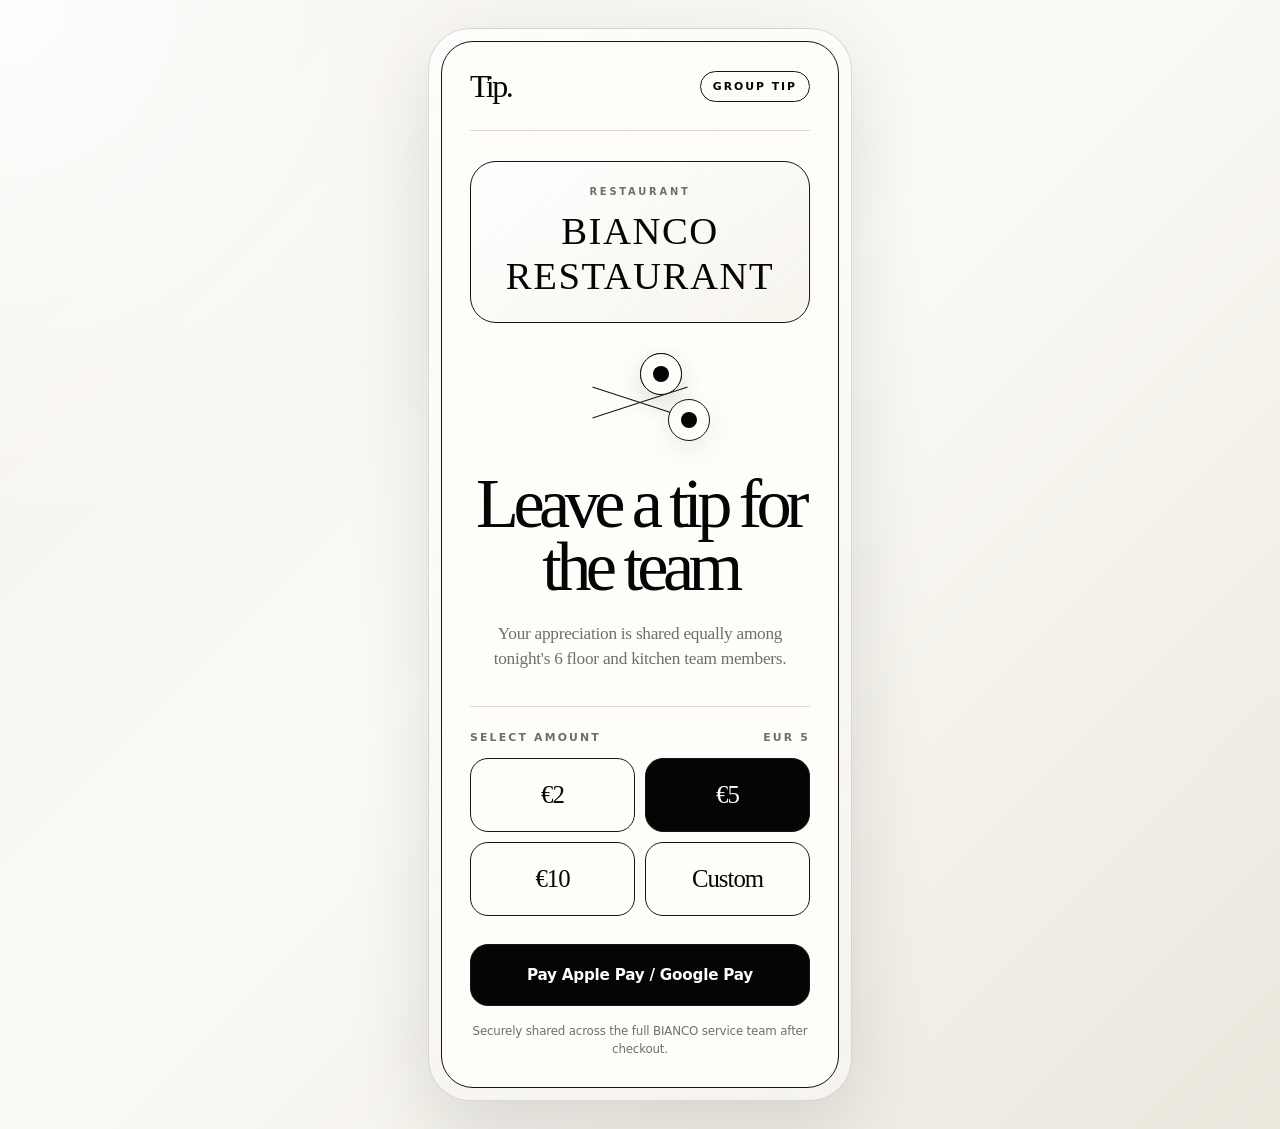
==== group-tipping.html @ fdd0f95b "Add group tipping page demo Co-authored-by: mel123987 <mel123987@users.noreply.github.com>" ====
<!DOCTYPE html>
<html lang="en">
<head>
  <meta charset="UTF-8">
  <meta name="viewport" content="width=device-width, initial-scale=1.0">
  <title>Tip. | BIANCO Restaurant Group Tipping</title>
  <style>
    :root {
      --ink: #050505;
      --muted: #6f6f68;
      --soft: #f8f7f3;
      --paper: #fffdfa;
      --line: #dedbd2;
      --line-dark: #141414;
      --shadow: 0 28px 80px rgba(8, 8, 8, 0.12);
    }

    * {
      box-sizing: border-box;
    }

    body {
      min-height: 100vh;
      margin: 0;
      display: grid;
      place-items: center;
      background:
        radial-gradient(circle at top left, rgba(255, 255, 255, 0.92), transparent 34rem),
        linear-gradient(135deg, #f4f1eb 0%, #fbfaf6 46%, #ece7dd 100%);
      color: var(--ink);
      font-family: Inter, ui-sans-serif, system-ui, -apple-system, BlinkMacSystemFont, "Segoe UI", sans-serif;
      letter-spacing: -0.01em;
      padding: 28px 16px;
    }

    .phone-shell {
      width: min(100%, 424px);
      padding: 12px;
      border: 1px solid rgba(5, 5, 5, 0.14);
      border-radius: 42px;
      background: linear-gradient(145deg, rgba(255, 255, 255, 0.74), rgba(246, 244, 238, 0.86));
      box-shadow: var(--shadow);
    }

    .app-window {
      position: relative;
      overflow: hidden;
      min-height: 760px;
      border: 1px solid var(--line-dark);
      border-radius: 32px;
      background: var(--paper);
      isolation: isolate;
    }

    .app-window::before {
      content: "";
      position: absolute;
      inset: 0;
      pointer-events: none;
      background:
        linear-gradient(rgba(5, 5, 5, 0.035) 1px, transparent 1px),
        linear-gradient(90deg, rgba(5, 5, 5, 0.025) 1px, transparent 1px);
      background-size: 100% 92px, 92px 100%;
      mask-image: linear-gradient(to bottom, rgba(0, 0, 0, 0.55), transparent 62%);
      z-index: -1;
    }

    .screen-track {
      width: 200%;
      min-height: inherit;
      display: flex;
      transform: translateX(0);
      transition: transform 720ms cubic-bezier(0.22, 1, 0.36, 1);
    }

    .app-window.is-complete .screen-track {
      transform: translateX(-50%);
    }

    .screen {
      width: 50%;
      min-height: inherit;
      padding: 28px;
      display: flex;
      flex-direction: column;
    }

    .brand-bar {
      display: flex;
      align-items: center;
      justify-content: space-between;
      gap: 18px;
      padding-bottom: 28px;
      border-bottom: 1px solid var(--line);
    }

    .brand {
      font-family: Georgia, "Times New Roman", serif;
      font-size: 2rem;
      font-weight: 500;
      letter-spacing: -0.08em;
      line-height: 1;
    }

    .service-tag {
      padding: 8px 12px;
      border: 1px solid var(--line-dark);
      border-radius: 999px;
      font-size: 0.68rem;
      font-weight: 700;
      letter-spacing: 0.18em;
      text-transform: uppercase;
    }

    .restaurant-card {
      margin-top: 30px;
      display: grid;
      place-items: center;
      text-align: center;
    }

    .restaurant-slot {
      width: 100%;
      min-height: 154px;
      display: grid;
      place-items: center;
      border: 1px solid var(--line-dark);
      border-radius: 26px;
      background:
        linear-gradient(145deg, rgba(255, 255, 255, 0.9), rgba(246, 243, 236, 0.86)),
        repeating-linear-gradient(135deg, rgba(5, 5, 5, 0.06) 0, rgba(5, 5, 5, 0.06) 1px, transparent 1px, transparent 13px);
      box-shadow: inset 0 0 0 1px rgba(255, 255, 255, 0.72);
    }

    .restaurant-name {
      display: inline-flex;
      flex-direction: column;
      align-items: center;
      gap: 11px;
      padding: 24px;
    }

    .restaurant-name span:first-child {
      font-size: 0.62rem;
      font-weight: 800;
      letter-spacing: 0.28em;
      text-transform: uppercase;
      color: var(--muted);
    }

    .restaurant-name span:last-child {
      font-family: Georgia, "Times New Roman", serif;
      font-size: clamp(1.72rem, 7vw, 2.42rem);
      font-weight: 500;
      letter-spacing: 0.04em;
      text-transform: uppercase;
    }

    .team-graphic {
      position: relative;
      width: 156px;
      height: 94px;
      margin: 30px auto 25px;
    }

    .team-node {
      position: absolute;
      width: 42px;
      height: 42px;
      border: 1px solid var(--line-dark);
      border-radius: 50%;
      background: var(--paper);
      box-shadow: 0 9px 26px rgba(5, 5, 5, 0.07);
    }

    .team-node::after {
      content: "";
      position: absolute;
      inset: 12px;
      border-radius: inherit;
      background: var(--ink);
    }

    .team-node:nth-child(1) {
      left: 57px;
      top: 0;
    }

    .team-node:nth-child(2) {
      left: 8px;
      top: 46px;
    }

    .team-node:nth-child(3) {
      right: 8px;
      top: 46px;
    }

    .team-line {
      position: absolute;
      left: 28px;
      right: 28px;
      top: 49px;
      height: 1px;
      background: var(--line-dark);
      transform: rotate(-18deg);
      transform-origin: center;
    }

    .team-line:nth-of-type(2) {
      transform: rotate(18deg);
    }

    h1 {
      margin: 0;
      font-family: Georgia, "Times New Roman", serif;
      font-size: clamp(2.7rem, 12vw, 4.4rem);
      font-weight: 500;
      line-height: 0.9;
      letter-spacing: -0.08em;
      text-align: center;
    }

    .subtitle {
      max-width: 318px;
      margin: 22px auto 0;
      color: var(--muted);
      font-family: Georgia, "Times New Roman", serif;
      font-size: 1.08rem;
      line-height: 1.48;
      text-align: center;
      letter-spacing: -0.015em;
    }

    .tip-panel {
      margin-top: 34px;
      padding-top: 24px;
      border-top: 1px solid var(--line);
    }

    .section-label {
      display: flex;
      justify-content: space-between;
      align-items: baseline;
      gap: 12px;
      margin-bottom: 14px;
      color: var(--muted);
      font-size: 0.68rem;
      font-weight: 800;
      letter-spacing: 0.2em;
      text-transform: uppercase;
    }

    .amount-grid {
      display: grid;
      grid-template-columns: repeat(2, minmax(0, 1fr));
      gap: 10px;
    }

    .amount-button,
    .pay-button,
    .return-button {
      appearance: none;
      border: 1px solid var(--line-dark);
      border-radius: 18px;
      cursor: pointer;
      font: inherit;
      transition: transform 180ms ease, background 180ms ease, color 180ms ease, border-color 180ms ease;
    }

    .amount-button {
      min-height: 74px;
      background: transparent;
      color: var(--ink);
      font-family: Georgia, "Times New Roman", serif;
      font-size: 1.55rem;
      letter-spacing: -0.04em;
    }

    .amount-button:hover,
    .amount-button:focus-visible {
      transform: translateY(-2px);
      outline: none;
    }

    .amount-button.is-selected {
      background: var(--ink);
      color: var(--paper);
    }

    .custom-wrap {
      display: grid;
      grid-template-columns: auto 1fr;
      align-items: center;
      gap: 8px;
      margin-top: 10px;
      padding: 0 18px;
      height: 0;
      overflow: hidden;
      border: 0 solid var(--line);
      border-radius: 18px;
      background: var(--soft);
      opacity: 0;
      transition: height 220ms ease, padding 220ms ease, opacity 220ms ease, border-width 220ms ease;
    }

    .custom-wrap.is-open {
      height: 58px;
      padding: 0 18px;
      border-width: 1px;
      opacity: 1;
    }

    .custom-wrap span {
      font-family: Georgia, "Times New Roman", serif;
      font-size: 1.28rem;
    }

    .custom-wrap input {
      width: 100%;
      border: 0;
      outline: 0;
      background: transparent;
      color: var(--ink);
      font: 600 1rem/1 Inter, ui-sans-serif, system-ui, sans-serif;
    }

    .pay-button {
      width: 100%;
      min-height: 62px;
      margin-top: 18px;
      display: flex;
      align-items: center;
      justify-content: center;
      gap: 8px;
      background: var(--ink);
      color: var(--paper);
      font-size: 0.95rem;
      font-weight: 800;
      letter-spacing: -0.015em;
    }

    .pay-button:hover,
    .pay-button:focus-visible,
    .return-button:hover,
    .return-button:focus-visible {
      transform: translateY(-2px);
      outline: none;
    }

    .pay-button.is-processing {
      pointer-events: none;
      color: rgba(255, 253, 250, 0.62);
    }

    .fine-print {
      margin: 16px 0 0;
      color: var(--muted);
      font-size: 0.74rem;
      line-height: 1.55;
      text-align: center;
    }

    .success-screen {
      align-items: center;
      justify-content: center;
      text-align: center;
    }

    .success-mark {
      width: 112px;
      height: 112px;
      display: grid;
      place-items: center;
      border: 1px solid var(--line-dark);
      border-radius: 50%;
      background: var(--paper);
      box-shadow: inset 0 0 0 12px var(--soft);
    }

    .success-mark svg {
      width: 44px;
      height: 44px;
      stroke: var(--ink);
      stroke-width: 1.7;
      fill: none;
      stroke-linecap: round;
      stroke-linejoin: round;
    }

    .success-title {
      max-width: 320px;
      margin: 34px auto 0;
      font-family: Georgia, "Times New Roman", serif;
      font-size: clamp(2.45rem, 10vw, 3.9rem);
      font-weight: 500;
      line-height: 0.94;
      letter-spacing: -0.075em;
    }

    .success-copy {
      max-width: 286px;
      margin: 22px auto 0;
      color: var(--muted);
      font-family: Georgia, "Times New Roman", serif;
      font-size: 1.08rem;
      line-height: 1.5;
    }

    .receipt {
      width: 100%;
      margin-top: 34px;
      padding: 18px;
      border: 1px solid var(--line);
      border-radius: 22px;
      background: rgba(248, 247, 243, 0.72);
    }

    .receipt-row {
      display: flex;
      justify-content: space-between;
      gap: 18px;
      color: var(--muted);
      font-size: 0.78rem;
      font-weight: 700;
      letter-spacing: 0.12em;
      text-transform: uppercase;
    }

    .receipt-row + .receipt-row {
      margin-top: 12px;
    }

    .receipt-row strong {
      color: var(--ink);
      font-weight: 800;
      letter-spacing: 0.04em;
    }

    .return-button {
      margin-top: 24px;
      padding: 16px 22px;
      background: transparent;
      color: var(--ink);
      font-size: 0.78rem;
      font-weight: 800;
      letter-spacing: 0.16em;
      text-transform: uppercase;
    }

    @media (max-width: 420px) {
      body {
        padding: 10px;
      }

      .phone-shell {
        padding: 8px;
        border-radius: 34px;
      }

      .app-window {
        min-height: 724px;
        border-radius: 27px;
      }

      .screen {
        padding: 23px;
      }
    }
  </style>
</head>
<body>
  <main class="phone-shell" aria-label="Tip. group tipping demo">
    <div class="app-window" id="appWindow">
      <div class="screen-track">
        <section class="screen tipping-screen" aria-labelledby="pageTitle">
          <header class="brand-bar">
            <div class="brand" aria-label="Tip.">Tip.</div>
            <div class="service-tag">Group Tip</div>
          </header>

          <div class="restaurant-card">
            <div class="restaurant-slot" aria-label="Restaurant placeholder for BIANCO RESTAURANT">
              <div class="restaurant-name">
                <span>Restaurant</span>
                <span>BIANCO RESTAURANT</span>
              </div>
            </div>

            <div class="team-graphic" aria-hidden="true">
              <span class="team-line"></span>
              <span class="team-line"></span>
              <span class="team-node"></span>
              <span class="team-node"></span>
              <span class="team-node"></span>
            </div>
          </div>

          <h1 id="pageTitle">Leave a tip for the team</h1>
          <p class="subtitle">Your appreciation is shared equally among tonight's 6 floor and kitchen team members.</p>

          <form class="tip-panel" id="tipForm">
            <div class="section-label">
              <span>Select amount</span>
              <span id="selectedAmountLabel">EUR 5</span>
            </div>

            <div class="amount-grid" role="group" aria-label="Tip amount">
              <button class="amount-button" type="button" data-amount="2" aria-pressed="false">€2</button>
              <button class="amount-button is-selected" type="button" data-amount="5" aria-pressed="true">€5</button>
              <button class="amount-button" type="button" data-amount="10" aria-pressed="false">€10</button>
              <button class="amount-button" type="button" data-custom="true" aria-pressed="false">Custom</button>
            </div>

            <label class="custom-wrap" id="customWrap">
              <span>€</span>
              <input id="customAmount" type="number" min="1" step="1" inputmode="numeric" placeholder="Enter amount" aria-label="Custom tip amount">
            </label>

            <button class="pay-button" id="payButton" type="submit">Pay Apple Pay / Google Pay</button>
            <p class="fine-print">Securely shared across the full BIANCO service team after checkout.</p>
          </form>
        </section>

        <section class="screen success-screen" aria-labelledby="successTitle">
          <div class="success-mark" aria-hidden="true">
            <svg viewBox="0 0 48 48">
              <path d="M14 24.5l7 7L35 17"></path>
            </svg>
          </div>

          <h2 class="success-title" id="successTitle">Thank you! The team appreciates your tip.</h2>
          <p class="success-copy">Your gesture has been divided equally among tonight's 6 floor and kitchen team members.</p>

          <div class="receipt" aria-label="Tip receipt">
            <div class="receipt-row">
              <span>Restaurant</span>
              <strong>BIANCO</strong>
            </div>
            <div class="receipt-row">
              <span>Shared with</span>
              <strong>6 members</strong>
            </div>
            <div class="receipt-row">
              <span>Total tip</span>
              <strong id="receiptAmount">€5</strong>
            </div>
          </div>

          <button class="return-button" id="returnButton" type="button">Leave another tip</button>
        </section>
      </div>
    </div>
  </main>

  <script>
    const appWindow = document.getElementById("appWindow");
    const tipForm = document.getElementById("tipForm");
    const payButton = document.getElementById("payButton");
    const amountButtons = Array.from(document.querySelectorAll(".amount-button"));
    const customWrap = document.getElementById("customWrap");
    const customAmount = document.getElementById("customAmount");
    const selectedAmountLabel = document.getElementById("selectedAmountLabel");
    const receiptAmount = document.getElementById("receiptAmount");
    const returnButton = document.getElementById("returnButton");

    let selectedAmount = 5;

    const formatAmount = (amount) => `€${Math.max(1, Math.round(Number(amount) || 1))}`;

    const updateSelection = (button) => {
      amountButtons.forEach((item) => {
        const isSelected = item === button;
        item.classList.toggle("is-selected", isSelected);
        item.setAttribute("aria-pressed", String(isSelected));
      });

      const isCustom = button.hasAttribute("data-custom");
      customWrap.classList.toggle("is-open", isCustom);

      if (isCustom) {
        selectedAmount = customAmount.value || 12;
        customAmount.focus();
      } else {
        selectedAmount = button.dataset.amount;
        customAmount.value = "";
      }

      selectedAmountLabel.textContent = `EUR ${Math.max(1, Math.round(Number(selectedAmount) || 1))}`;
      receiptAmount.textContent = formatAmount(selectedAmount);
    };

    amountButtons.forEach((button) => {
      button.addEventListener("click", () => updateSelection(button));
    });

    customAmount.addEventListener("input", () => {
      selectedAmount = customAmount.value || 1;
      selectedAmountLabel.textContent = `EUR ${Math.max(1, Math.round(Number(selectedAmount) || 1))}`;
      receiptAmount.textContent = formatAmount(selectedAmount);
    });

    tipForm.addEventListener("submit", (event) => {
      event.preventDefault();
      payButton.classList.add("is-processing");
      payButton.textContent = "Processing...";

      window.setTimeout(() => {
        payButton.classList.remove("is-processing");
        payButton.textContent = "Pay Apple Pay / Google Pay";
        appWindow.classList.add("is-complete");
      }, 640);
    });

    returnButton.addEventListener("click", () => {
      appWindow.classList.remove("is-complete");
    });
  </script>
</body>
</html>
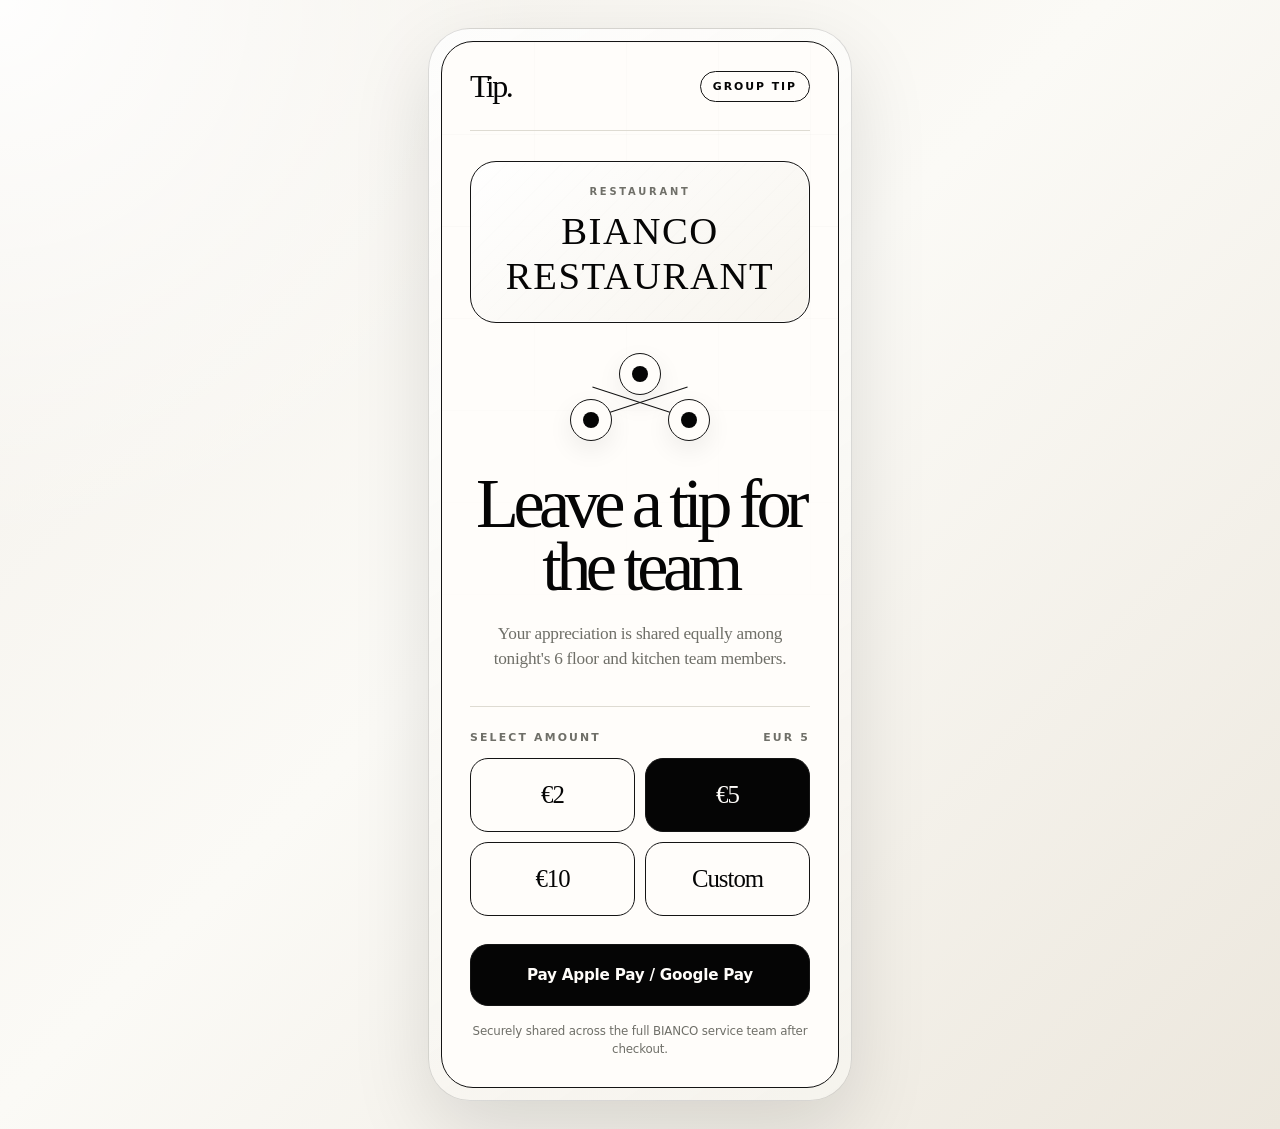
==== commit 87ce152f: "Fix team graphic positioning Co-authored-by: mel123987 <mel123987@users.noreply.github.com>" ====
--- a/group-tipping.html
+++ b/group-tipping.html
@@ -181,17 +181,17 @@
       background: var(--ink);
     }
 
-    .team-node:nth-child(1) {
+    .team-node:nth-of-type(3) {
       left: 57px;
       top: 0;
     }
 
-    .team-node:nth-child(2) {
+    .team-node:nth-of-type(4) {
       left: 8px;
       top: 46px;
     }
 
-    .team-node:nth-child(3) {
+    .team-node:nth-of-type(5) {
       right: 8px;
       top: 46px;
     }
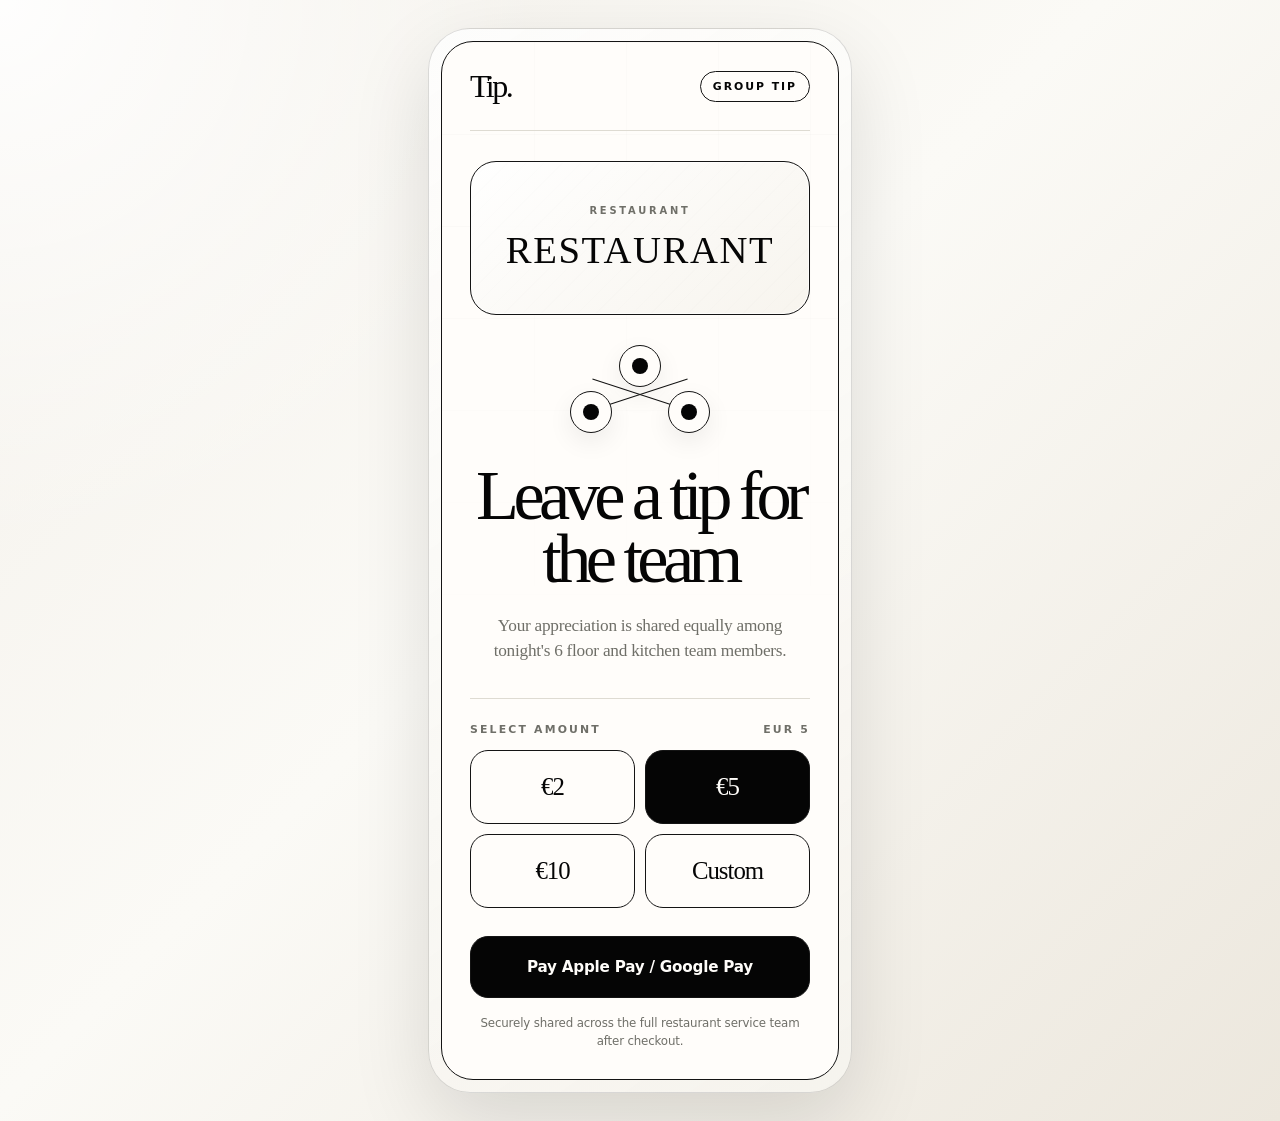
==== commit 6d5e6d35: "Use generic restaurant label Co-authored-by: mel123987 <mel123987@users.noreply.github.com>" ====
--- a/group-tipping.html
+++ b/group-tipping.html
@@ -3,7 +3,7 @@
 <head>
   <meta charset="UTF-8">
   <meta name="viewport" content="width=device-width, initial-scale=1.0">
-  <title>Tip. | BIANCO Restaurant Group Tipping</title>
+  <title>Tip. | Restaurant Group Tipping</title>
   <style>
     :root {
       --ink: #050505;
@@ -480,10 +480,10 @@
           </header>
 
           <div class="restaurant-card">
-            <div class="restaurant-slot" aria-label="Restaurant placeholder for BIANCO RESTAURANT">
+            <div class="restaurant-slot" aria-label="Restaurant placeholder">
               <div class="restaurant-name">
                 <span>Restaurant</span>
-                <span>BIANCO RESTAURANT</span>
+                <span>RESTAURANT</span>
               </div>
             </div>
 
@@ -518,7 +518,7 @@
             </label>
 
             <button class="pay-button" id="payButton" type="submit">Pay Apple Pay / Google Pay</button>
-            <p class="fine-print">Securely shared across the full BIANCO service team after checkout.</p>
+            <p class="fine-print">Securely shared across the full restaurant service team after checkout.</p>
           </form>
         </section>
 
@@ -535,7 +535,7 @@
           <div class="receipt" aria-label="Tip receipt">
             <div class="receipt-row">
               <span>Restaurant</span>
-              <strong>BIANCO</strong>
+              <strong>Restaurant</strong>
             </div>
             <div class="receipt-row">
               <span>Shared with</span>
